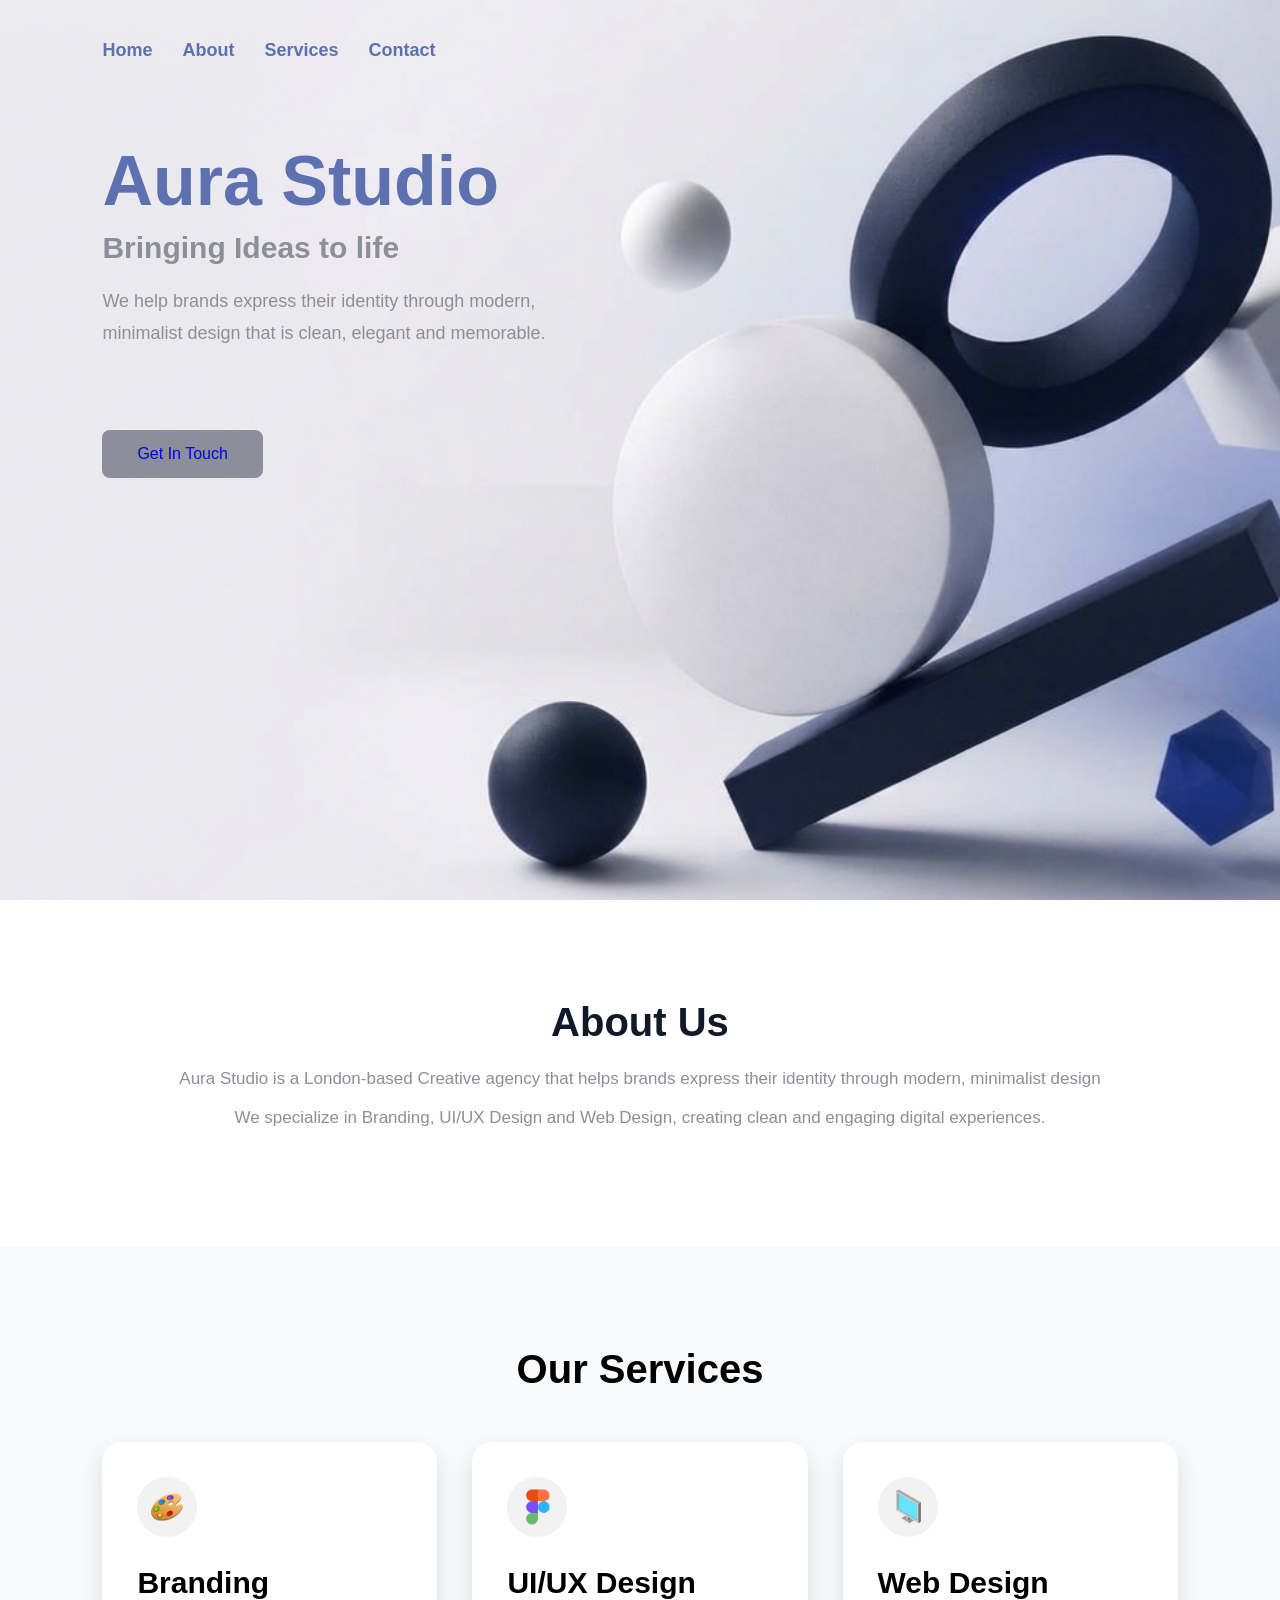
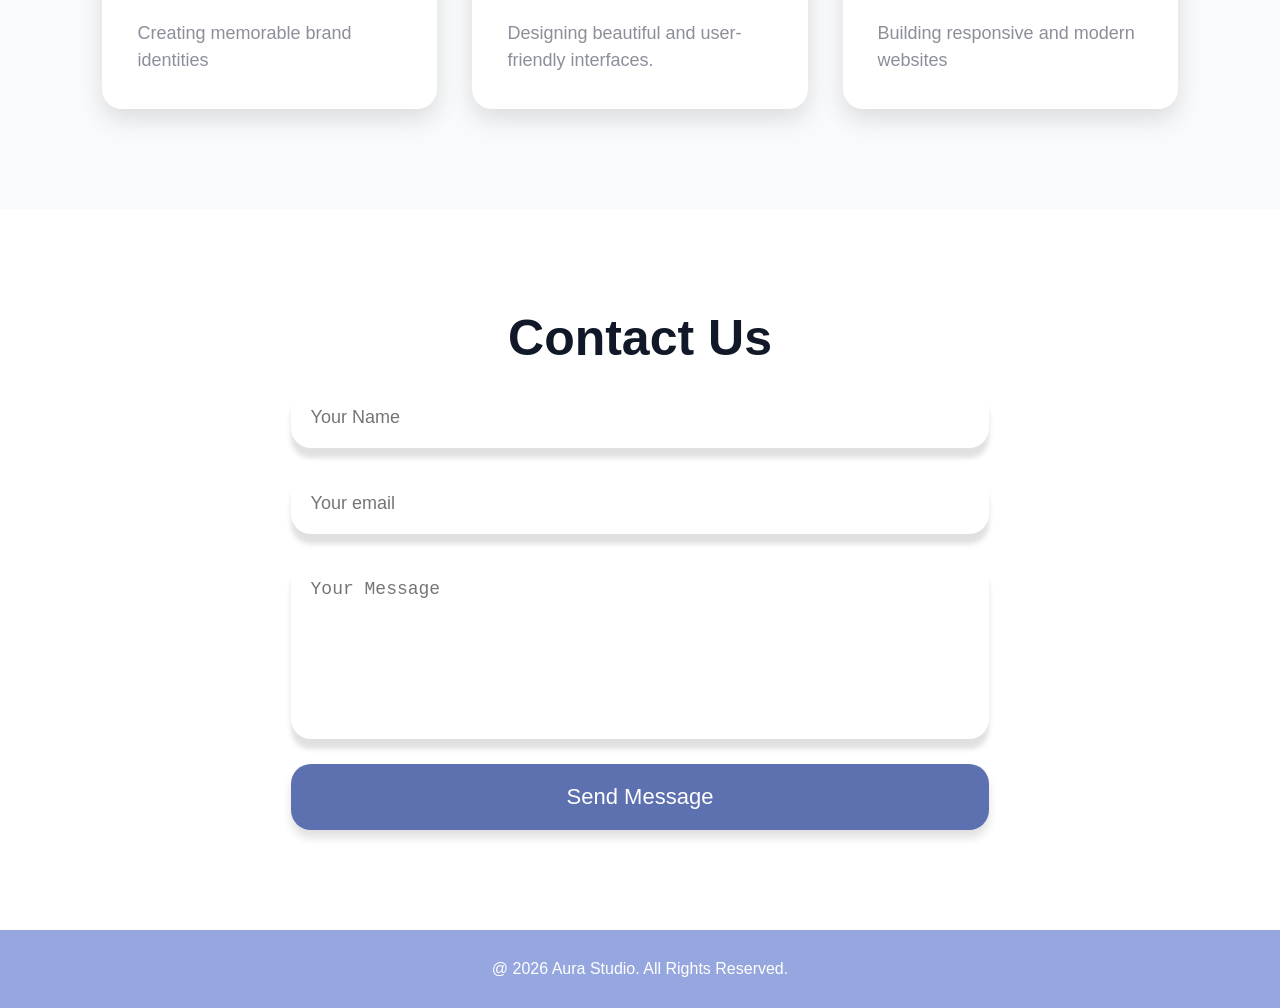
==== index.html @ 8aa8c4fe "first commit" ====
<!DOCTYPE html>
<html lang="en">
<head>
    <meta charset="UTF-8">
    <meta name="viewport" content="width=device-width, initial-scale=1.0">
    <title>Aura Studio</title>
    <link rel="stylesheet" href="Aura.css">
</head>
<body>

    <!-- BEGINNING OF HERO SECTION 1 -->

    <section id="hero" class="he">

        <div class="herocontent">

            <div class="herotext">
    <nav>
        <!-- <div>
            <h1>Aura Studio</h1>
        </div> -->

        <ul>
            <li><a href="#hero">Home</a></li>
            <li><a href="#about">About</a></li>
            <li><a href="#services">Services</a></li>
            <li><a href="#contact">Contact</a></li>
        </ul>

    </nav>
    
                <h1>Aura Studio</h1>
                <h2>Bringing Ideas to life</h2>
                <p>We help brands express their identity through modern, <br>minimalist design that is clean, elegant and memorable.</p>
                <a href="#contact" class="btn"> Get In Touch</a>
            </div>

            <!-- <div class="heroimg">
                <img src="image/image_855949d8.png" alt="Creative Design">
            </div> -->
        </div>

    </section>

    <!-- END OF HERO SECTION 1 -->

    <!-- BEGINNING OF ABOUT SECTION  -->

    <section id="about" class="ab">

        <h2>About Us</h2>
        <p>Aura Studio is a London-based Creative agency that helps brands express their identity through modern, minimalist design</p>
        <p>We specialize in Branding, UI/UX Design and Web Design, creating clean and engaging digital experiences.</p>

    </section>

    <!-- END OF ABOUT SECTION  -->

    <!-- BEGINNING OF SERVICES SECTION -->

    <section id="services" class="ser">

        <h2>Our Services</h2>

        <div class="sercont">

            <div class="sercard">
                <img src="image/icons8-palette-48.png" alt="Branding Icon">
                <h3>Branding</h3>
                <p>Creating memorable brand identities</p>
            </div>

            <div class="sercard">
                <img src="image/icons8-figma-48.png" alt="UI/UX Design Icon">
                <h3>UI/UX Design</h3>
                <p>Designing beautiful and user-friendly interfaces.</p>
            </div>

            <div class="sercard">
                <img src="image/icons8-monitor-50.png" alt="Web Design Icon">
                <h3>Web Design</h3>
                <p>Building responsive and modern websites</p>
            </div>

        </div>

    </section>

    <!-- END OF SERVICES SECTION -->

    <!-- BEGINNING OF CONTACT SECTION -->
     <section id="contact" class="cont">

        <h2>Contact Us</h2>

        <form>
            <input type="text" placeholder="Your Name" required>
            <input type="email" placeholder="Your email" required>
            <textarea placeholder="Your Message" required></textarea>
            <button type="submit"> Send Message </button>
        </form>

     </section>

    <!-- END OF CONTACT SECTION -->

    <!-- BEGINNING OF FOOTER SECTION -->

    <footer class="foot">
        
        <p> @ 2026 Aura Studio. All Rights Reserved.</p>

    </footer>

    <!-- END OF FOOTER SECTION -->

    <button id="backToTop">

        <img src="image/icons8-up-arrow-48.png" alt="Back To Top">
    </button>

    <script src="script.js"></script>

    





    
</body>
</html>
---- Aura.css ----
*{
    margin: 0;
    padding: 0;
    box-sizing: border-box;
}
html{
    scroll-behavior: smooth;
}
body{
    font-family: Arial, Helvetica, sans-serif;
}
/* HERO SECTION  */
.he{
    min-height: 100vh;
    background-image: url(image/image_855949d8.png);
    background-size: cover;
    background-position: center;
    background-repeat: no-repeat;
    padding: 40px 8%;
}

.herocontent{
    width: 50%;
}

nav{
    margin-bottom: 80px;
}

nav ul{
    display: flex;
    list-style: none;
    gap: 30px;
}

nav ul li a{
    text-decoration: none;
    color: #5d70b0;
    font-size: 18px;
    font-weight: bold;
}

nav ul li a:hover{
    color: #194aec;
}

.herotext h1{
    font-size: 70px;
    color: #5d70b0;
    margin-bottom: 10px;
}

.herotext h2{
    font-size: 30px;
    color: #8C8E99;
    margin-bottom: 20px;
}

.herotext p{
    color: #8C8E99;
    font-size: 18px;
    line-height: 1.8;
    margin-bottom: 30px;
}

.btn{
    display: inline-block;
    text-decoration: none;
    background: #8C8E99;
    padding: 15px 35px;
    border-radius: 8px;
    transition: .3s;
    margin-top: 50px;
}

.btn:hover{
    background: #8C8E99;
}

.ab{
    padding: 100px 8%;
    text-align: center;
    background: #ffffff;
}

.ab h2{
    font-size: 40px;
    color: #111827;
    margin-bottom: 25px;
}

.ab p{
    font-size: 17px;
    line-height: 1.1;
    color: #8C8E99;
    margin-bottom: 20px;
}

/* Services section */

.ser{
    padding: 100px 8%;
    background: #f8fafc;
}

.ser h2{
    text-align: center;
    font-size: 40px;
    margin-bottom: 50px;
}

.sercont{
    display: grid;
    grid-template-columns: repeat(3, 1fr);
    gap: 35px; 
}

.sercard{
    background: white;
    padding: 35px;
    border-radius: 20px;
    box-shadow: 0 10px 25px rgba(0, 0, 0, .12);
    transition: .4s;
}

.sercard:hover{
    transform: translateY(-10px);
}

.sercard img{
    width: 60px;
    height: 60px;
    margin-bottom: 25px;
    background: #f2f2f2;
    border-radius: 50%;
    padding: 10px;
}

.sercard h3{
    font-size: 30px;
    margin-bottom: 20px;
}

.sercard p{
    font-size: 18px;
    color: #8C8E99;
    line-height: 1.5;
}

/* Contact section */

.cont{
    padding: 100px 8%;
    background: #ffffff;
}

.cont h2{
    text-align: center;
    font-size: 50px;
    margin-bottom: 20px;
    font-weight: bold;
    color: #111827;
}

.cont form{
    width: 65%;
    margin: auto;
    display: flex;
    flex-direction: column;
    gap: 25px;
}

.cont input, 
.cont textarea{
    width: 100%;
    padding: 20px;
    border: none;
    border-radius: 20px;
    font-size: 18px;
    outline: none;
    box-shadow: 0 10px 5px rgba(0, 0, 0, .12);
}

.cont input:focus,
.cont textarea:focus{
    border-color: #2563eb;
}

.cont textarea{
    height: 180px;
    resize: none;
}

.cont button{
    width: 100%;
    padding: 20px;
    border: none;
    border-radius: 20px;
    background: #5d70b0;
    color: white;
    font-size: 22px;
    cursor: pointer;
    transition: .3s;
    box-shadow: 0 8px 10px rgba(0, 0, 0, .12);
    transition: .3s;
}

.cont button:hover{
    background: #96a6de;
}

/* Footer section */

.foot{
    background: #96a6de;
    color: #ffffff;
    padding: 30px;
    text-align: center;
}

#backToTop{
    position: fixed;
    bottom: 30px;
    right: 30px;
    width: 55px;
    height: 55px;
    border: none;
    border-radius: 50%;
    background: #5d70b0;
    cursor: pointer;
    box-shadow: 0 8px 20px rgba(0, 0, 0, .2);
    z-index: 999;
    transition: .3s;
}

#backToTop:hover{
    background: #96a6de;
    transform: translateY(-5px);
}
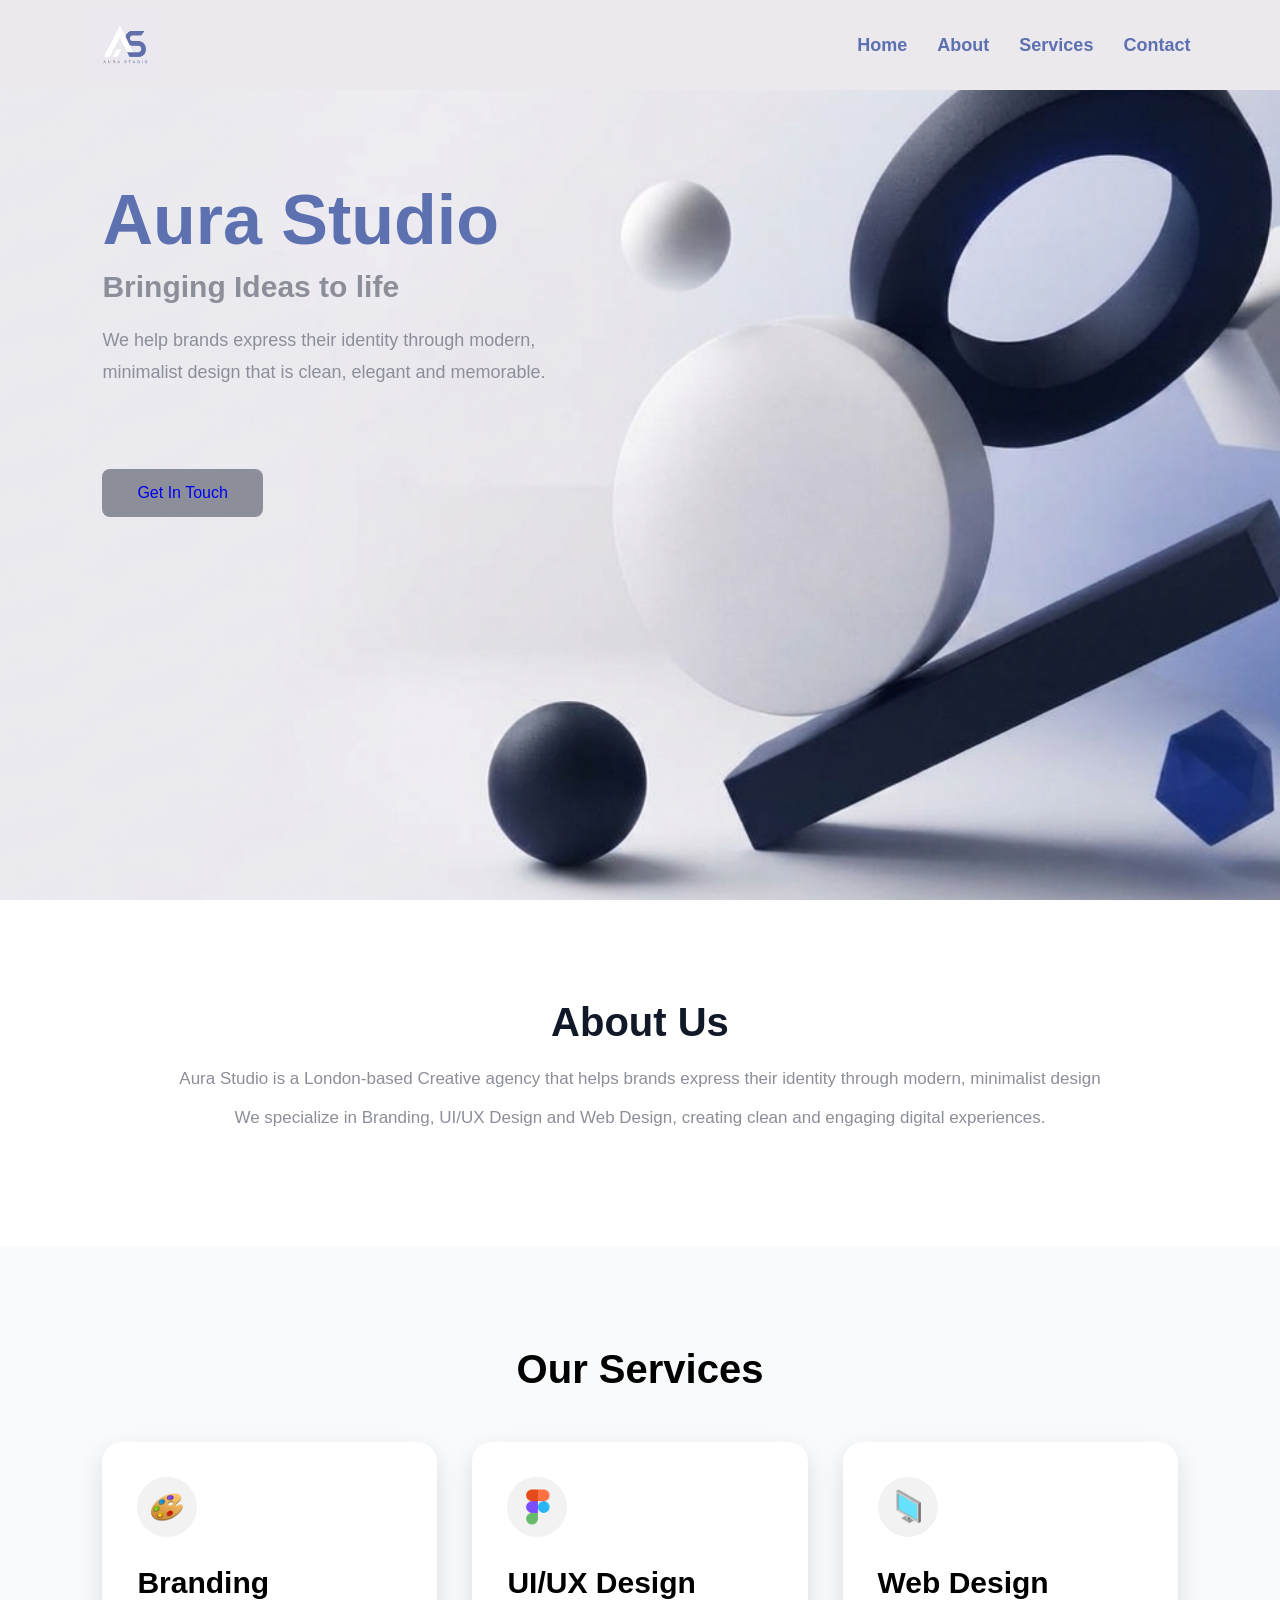
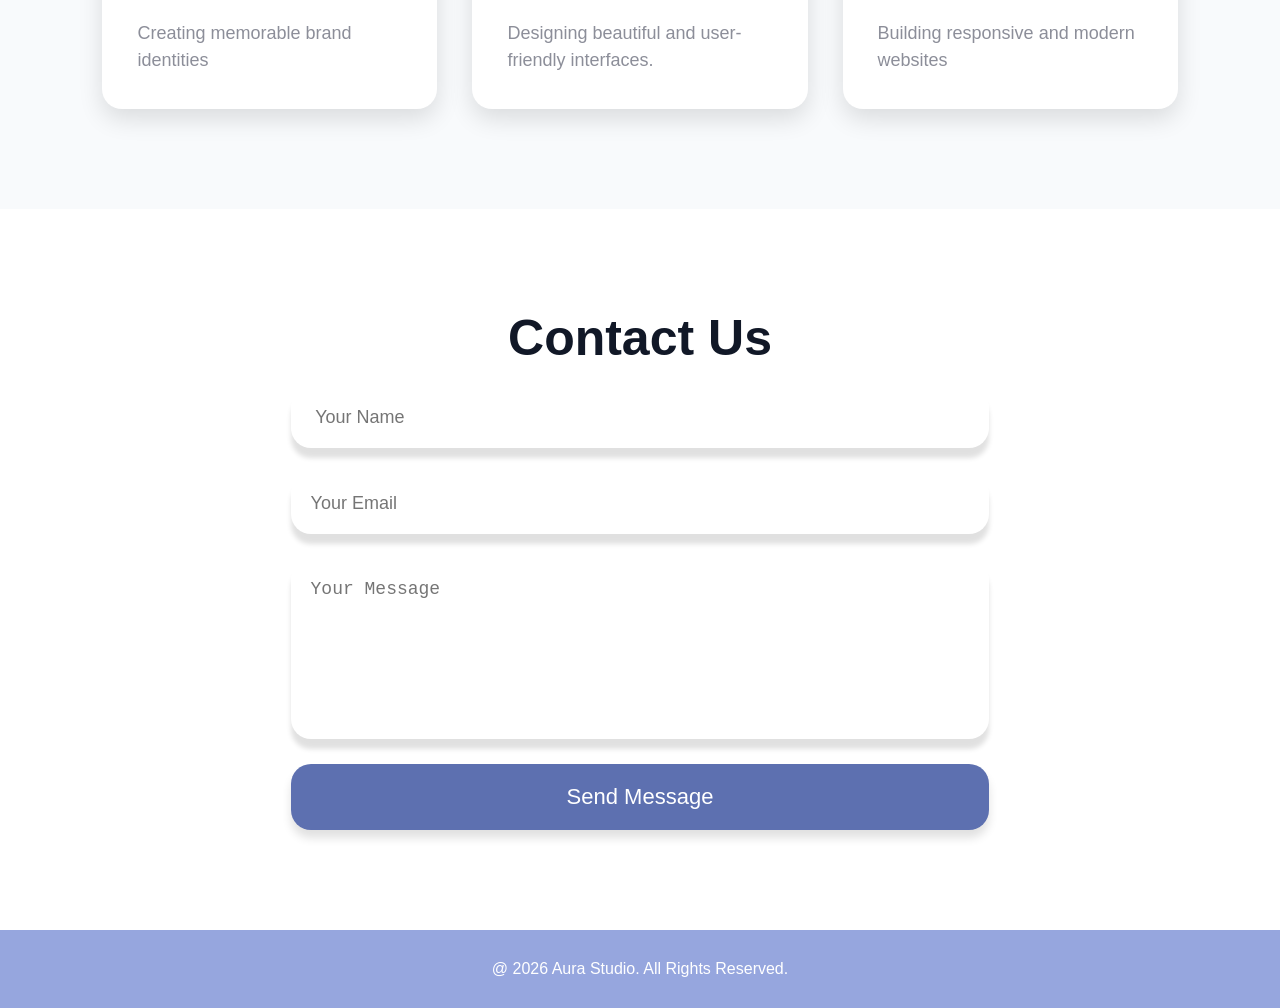
==== commit 6dac3f64: "updated aura studio" ====
--- a/index.html
+++ b/index.html
@@ -4,7 +4,9 @@
     <meta charset="UTF-8">
     <meta name="viewport" content="width=device-width, initial-scale=1.0">
     <title>Aura Studio</title>
+    <title>Thank You</title>
     <link rel="stylesheet" href="Aura.css">
+    <link rel="Icon" href="image/aura-favicon.png.jpeg">
 </head>
 <body>
 
@@ -16,9 +18,8 @@
 
             <div class="herotext">
     <nav>
-        <!-- <div>
-            <h1>Aura Studio</h1>
-        </div> -->
+        
+            <img src="image/aura-favicon.png.jpeg" alt="">
 
         <ul>
             <li><a href="#hero">Home</a></li>
@@ -93,11 +94,14 @@
 
         <h2>Contact Us</h2>
 
-        <form>
-            <input type="text" placeholder="Your Name" required>
-            <input type="email" placeholder="Your email" required>
-            <textarea placeholder="Your Message" required></textarea>
+        <form action="https://formsubmit.co/kingslayerdark@gmail.com" method="POST">
+
+            <input type="text" name="name" placeholder=" Your Name" required>
+            <input type="email" name="email" placeholder="Your Email" required>
+            <textarea name="message" placeholder="Your Message" required></textarea>
             <button type="submit"> Send Message </button>
+
+            <input type="hidden" name="_next" value="https://aura-studio-719s.vercel.app/thankyou.html">
         </form>
 
      </section>
@@ -121,11 +125,6 @@
 
     <script src="script.js"></script>
 
-    
-
-
-
-
 
     
 </body>
--- a/Aura.css
+++ b/Aura.css
@@ -8,6 +8,9 @@
 }
 body{
     font-family: Arial, Helvetica, sans-serif;
+    width: 100%;
+    overflow-x: hidden;
+    
 }
 /* HERO SECTION  */
 .he{
@@ -16,21 +19,46 @@
     background-size: cover;
     background-position: center;
     background-repeat: no-repeat;
-    padding: 40px 8%;
+    padding: 100px 8% 20px;
 }
 
 .herocontent{
     width: 50%;
-}
-
+    padding-top: 80px;
+}
+.heroimg img{
+    width: 100%;
+}
+
+nav img{
+    width: 70px;
+    height: 70px;   
+}
 nav{
-    margin-bottom: 80px;
+    /* margin-bottom: 60px; */
+    position: fixed;
+    top: 0;
+    left: 0;
+    width: 100%;
+    display: flex;
+    align-items: center;
+    justify-content: space-between;
+    padding: 10px 7%;
+    box-sizing: border-box;
+    z-index: 1000;
+    background-color: #ebe9ee;
+    backdrop-filter: blur(10px);
+
 }
 
 nav ul{
     display: flex;
     list-style: none;
     gap: 30px;
+    align-items: center;
+    margin: 0;
+    padding: 0;
+   
 }
 
 nav ul li a{
@@ -236,4 +264,84 @@
 #backToTop:hover{
     background: #96a6de;
     transform: translateY(-5px);
-}+}
+
+#msg{
+    margin-top: 15px;
+    font-weight: bold;
+}
+
+/* Phone responsiveness */
+@media (max-width:768px) {
+    .herocontent{
+        flex-direction: column;
+        text-align: center;
+        gap: 40px;
+    }
+
+    .herotext{
+        width: 100%;
+    }
+
+    .heroimg{
+        width: 100%;
+    }
+
+    .heroimg img{
+        width: 100%;
+        max-width: 350px;
+        margin: auto;
+        display: block;
+    }
+
+    .herotext h2{
+        font-size: 40px;
+    }
+
+    .herotext p{
+        font-size: 18px;
+    }
+
+    .btn{
+        display: inline-block;
+        margin-top: 20px;
+    }
+
+    /* services */
+
+    .sercont{
+        grid-template-columns: 1fr;
+    }
+
+    .sercard{
+        width: 100%;
+    }
+
+    /* contact */
+
+    .cont form{
+        width: 100%;
+    }
+
+    .cont h2{
+        font-size: 35px;
+    }
+
+    footer{
+        text-align: center;
+        padding: 20px;
+    }
+
+    
+}
+
+
+
+
+
+
+
+
+
+
+
